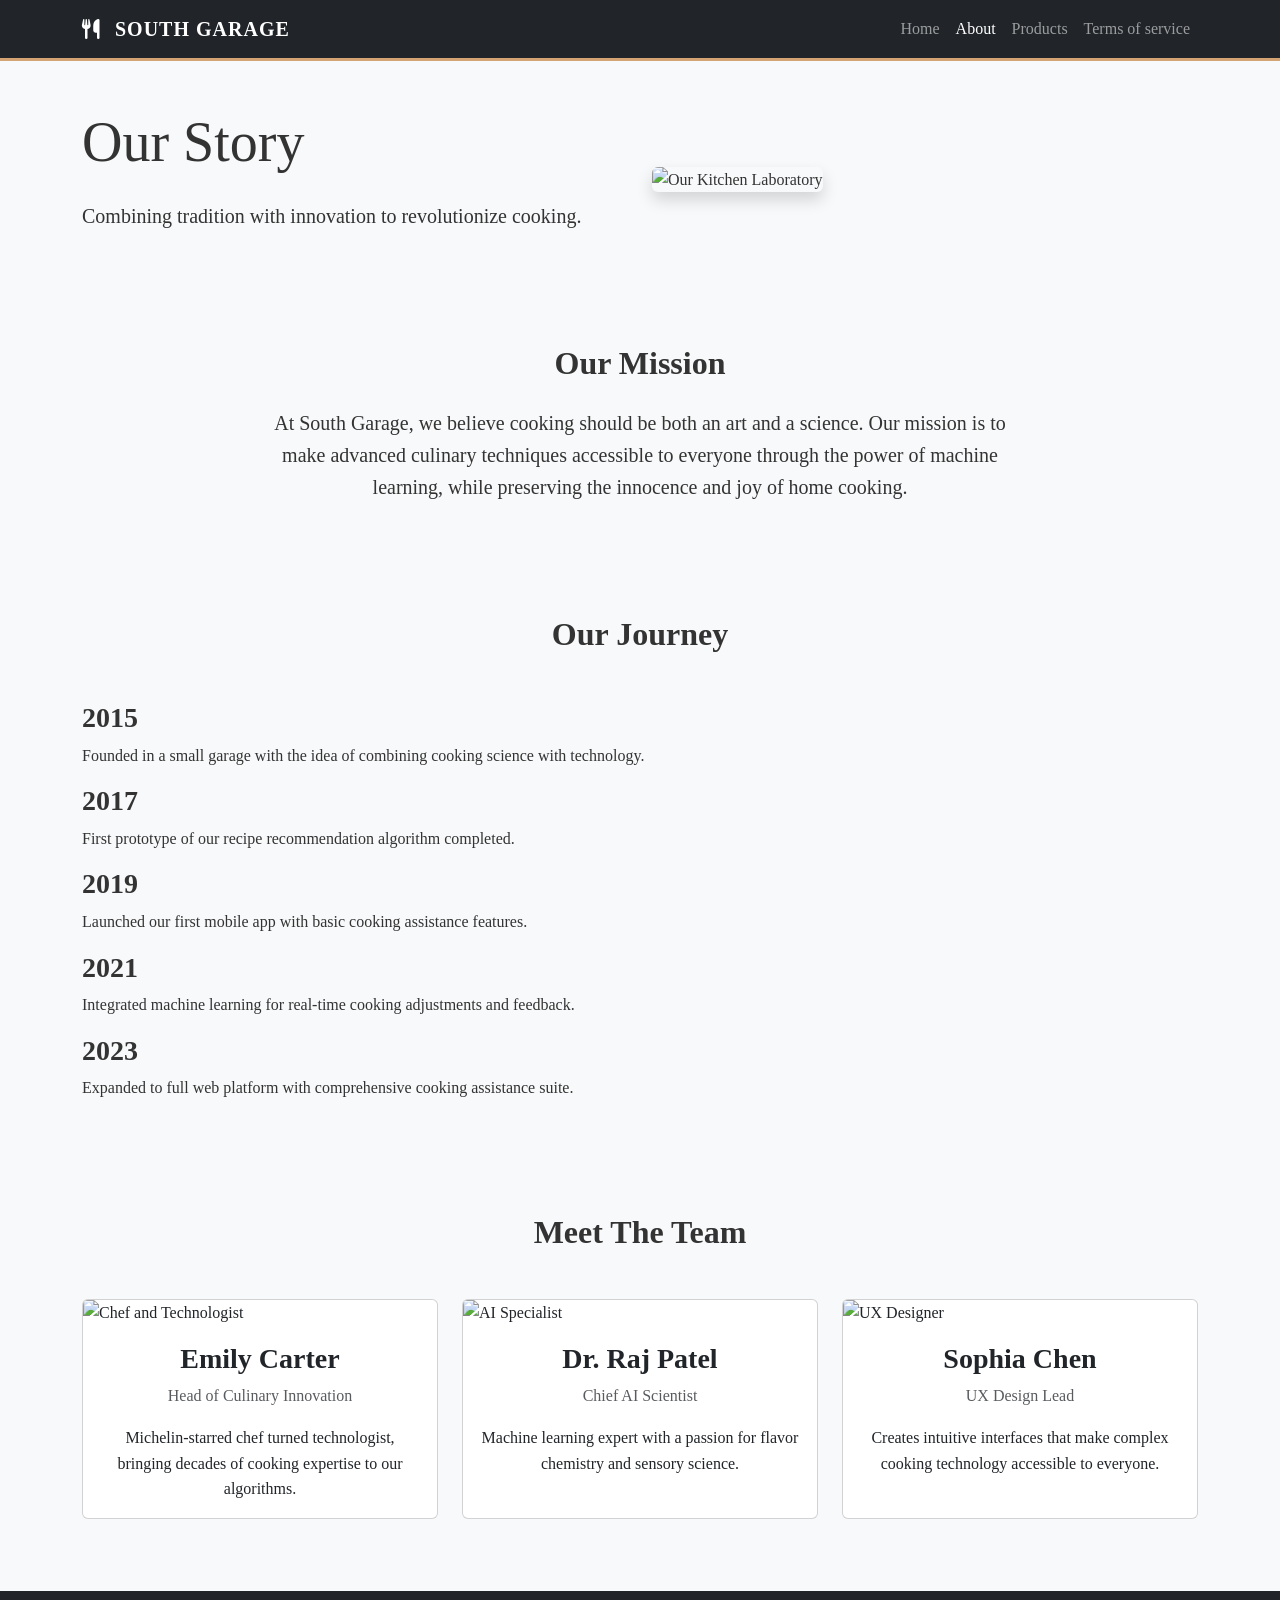
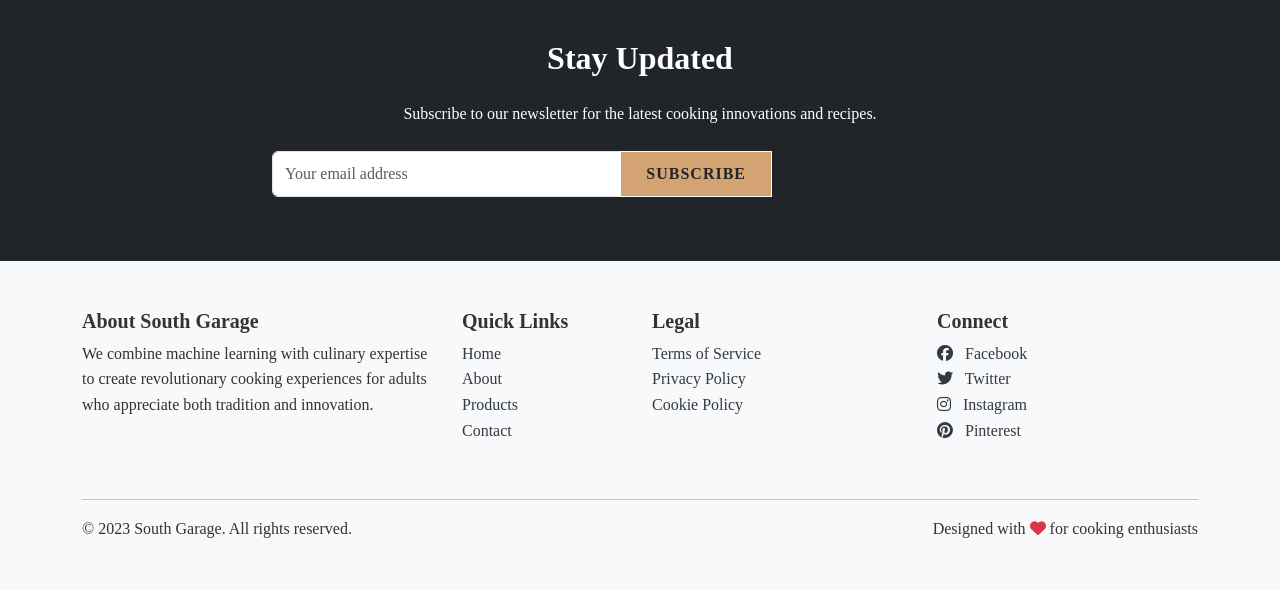
==== about.html @ 80f87c13 "Add files via upload" ====
<!DOCTYPE html>
<html lang="en">

<head>
    <meta charset="UTF-8">
    <meta name="viewport" content="width=device-width, initial-scale=1.0">
    <title>About South Garage- Our Story</title>
    <!-- Bootstrap CSS -->
    <link href="https://cdn.jsdelivr.net/npm/bootstrap@5.3.0/dist/css/bootstrap.min.css" rel="stylesheet">
    <!-- Font Awesome -->
    <link rel="stylesheet" href="https://cdnjs.cloudflare.com/ajax/libs/font-awesome/6.4.0/css/all.min.css">
    <!-- Custom CSS -->
    <link rel="stylesheet" href="./style.css">
    <!-- jQuery -->
    <script src="https://code.jquery.com/jquery-3.6.0.min.js"></script>


    <!-- Add these to your head section -->
    <link rel="stylesheet" href="https://cdnjs.cloudflare.com/ajax/libs/animate.css/4.1.1/animate.min.css">
    <style>
        body {
            visibility: hidden;
        }
    </style>

</head>

<body>
    <!-- Same navigation as index.html -->
    <nav class="navbar navbar-expand-lg navbar-dark bg-dark">
        <div class="container">
            <a class="navbar-brand" href="#">
                <i class="fas fa-utensils me-2"></i> SOUTH GARAGE
            </a>
            <button class="navbar-toggler" type="button" data-bs-toggle="collapse" data-bs-target="#navbarNav">
                <span class="navbar-toggler-icon"></span>
            </button>
            <div class="collapse navbar-collapse" id="navbarNav">
                <ul class="navbar-nav ms-auto">
                    <li class="nav-item">
                        <a class="nav-link " href="index.html">Home</a>
                    </li>
                    <li class="nav-item">
                        <a class="nav-link active" href="about.html">About</a>
                    </li>
                    <li class="nav-item">
                        <a class="nav-link" href="products.html">Products</a>
                    </li>
                    <li class="nav-item">
                        <a class="nav-link" href="contact.html">Terms of service</a>
                    </li>
                </ul>
            </div>
        </div>
    </nav>

    <!-- About Hero -->
    <section class="about-hero py-5 bg-light">
        <div class="container">
            <div class="row align-items-center">
                <div class="col-lg-6">
                    <h1 class="display-4 mb-4">Our Story</h1>
                    <p class="lead">Combining tradition with innovation to revolutionize cooking.</p>
                </div>
                <div class="col-lg-6">
                    <img src="images/about-hero.jpg" alt="Our Kitchen Laboratory" class="img-fluid rounded shadow">
                </div>
            </div>
        </div>
    </section>

    <!-- Our Mission -->
    <section class="mission-section py-5">
        <div class="container">
            <div class="row">
                <div class="col-lg-8 mx-auto text-center">
                    <h2 class="mb-4">Our Mission</h2>
                    <p class="lead">At South Garage, we believe cooking should be both an art and a science. Our mission is to make advanced culinary techniques accessible to everyone through the power of machine learning, while preserving the innocence and joy of home
                        cooking.</p>
                </div>
            </div>
        </div>
    </section>

    <!-- Timeline -->
    <section class="timeline-section py-5 bg-light">
        <div class="container">
            <h2 class="text-center mb-5">Our Journey</h2>
            <div class="timeline">
                <div class="timeline-item">
                    <div class="timeline-content">
                        <h3>2015</h3>
                        <p>Founded in a small garage with the idea of combining cooking science with technology.</p>
                    </div>
                </div>
                <div class="timeline-item">
                    <div class="timeline-content">
                        <h3>2017</h3>
                        <p>First prototype of our recipe recommendation algorithm completed.</p>
                    </div>
                </div>
                <div class="timeline-item">
                    <div class="timeline-content">
                        <h3>2019</h3>
                        <p>Launched our first mobile app with basic cooking assistance features.</p>
                    </div>
                </div>
                <div class="timeline-item">
                    <div class="timeline-content">
                        <h3>2021</h3>
                        <p>Integrated machine learning for real-time cooking adjustments and feedback.</p>
                    </div>
                </div>
                <div class="timeline-item">
                    <div class="timeline-content">
                        <h3>2023</h3>
                        <p>Expanded to full web platform with comprehensive cooking assistance suite.</p>
                    </div>
                </div>
            </div>
        </div>
    </section>

    <!-- Team -->
    <section class="team-section py-5">
        <div class="container">
            <h2 class="text-center mb-5">Meet The Team</h2>
            <div class="row">
                <div class="col-md-4 mb-4">
                    <div class="card h-100">
                        <img src="images/team1.jpg" class="card-img-top" alt="Chef and Technologist">
                        <div class="card-body text-center">
                            <h3 class="card-title">Emily Carter</h3>
                            <p class="text-muted">Head of Culinary Innovation</p>
                            <p class="card-text">Michelin-starred chef turned technologist, bringing decades of cooking expertise to our algorithms.</p>
                        </div>
                    </div>
                </div>
                <div class="col-md-4 mb-4">
                    <div class="card h-100">
                        <img src="images/team2.jpg" class="card-img-top" alt="AI Specialist">
                        <div class="card-body text-center">
                            <h3 class="card-title">Dr. Raj Patel</h3>
                            <p class="text-muted">Chief AI Scientist</p>
                            <p class="card-text">Machine learning expert with a passion for flavor chemistry and sensory science.</p>
                        </div>
                    </div>
                </div>
                <div class="col-md-4 mb-4">
                    <div class="card h-100">
                        <img src="images/team3.jpg" class="card-img-top" alt="UX Designer">
                        <div class="card-body text-center">
                            <h3 class="card-title">Sophia Chen</h3>
                            <p class="text-muted">UX Design Lead</p>
                            <p class="card-text">Creates intuitive interfaces that make complex cooking technology accessible to everyone.</p>
                        </div>
                    </div>
                </div>
            </div>
        </div>
    </section>

    <!-- Same newsletter and footer as index.html -->
    <section class="newsletter-section py-5 bg-dark text-white">
        <div class="container">
            <div class="row justify-content-center">
                <div class="col-lg-8 text-center">
                    <h2 class="mb-4">Stay Updated</h2>
                    <p class="mb-4">Subscribe to our newsletter for the latest cooking innovations and recipes.</p>
                    <form class="form-inline justify-content-center">
                        <div class="input-group mb-3" style="max-width: 500px;">
                            <input type="email" class="form-control" placeholder="Your email address" required>
                            <button class="btn btn-light" type="submit">Subscribe</button>
                        </div>
                    </form>
                </div>
            </div>
        </div>
    </section>

    <!-- Footer -->
    <footer class="footer py-5 bg-light">
        <div class="container">
            <div class="row">
                <div class="col-md-4 mb-4">
                    <h5>About South Garage</h5>
                    <p>We combine machine learning with culinary expertise to create revolutionary cooking experiences for adults who appreciate both tradition and innovation.</p>
                </div>
                <div class="col-md-2 mb-4">
                    <h5>Quick Links</h5>
                    <ul class="list-unstyled">
                        <li><a href="index.html">Home</a></li>
                        <li><a href="about.html">About</a></li>
                        <li><a href="products.html">Products</a></li>
                        <li><a href="contact.html">Contact</a></li>
                    </ul>
                </div>
                <div class="col-md-3 mb-4">
                    <h5>Legal</h5>
                    <ul class="list-unstyled">
                        <li><a href="terms.html">Terms of Service</a></li>
                        <li><a href="privacy.html">Privacy Policy</a></li>
                        <li><a href="cookies.html">Cookie Policy</a></li>
                    </ul>
                </div>
                <div class="col-md-3 mb-4">
                    <h5>Connect</h5>
                    <ul class="list-unstyled">
                        <li><a href="#"><i class="fab fa-facebook me-2"></i> Facebook</a></li>
                        <li><a href="#"><i class="fab fa-twitter me-2"></i> Twitter</a></li>
                        <li><a href="#"><i class="fab fa-instagram me-2"></i> Instagram</a></li>
                        <li><a href="#"><i class="fab fa-pinterest me-2"></i> Pinterest</a></li>
                    </ul>
                </div>
            </div>
            <hr>
            <div class="row">
                <div class="col-md-6">
                    <p class="mb-0">© 2023 South Garage. All rights reserved.</p>
                </div>
                <div class="col-md-6 text-md-end">
                    <p class="mb-0">Designed with <i class="fas fa-heart text-danger"></i> for cooking enthusiasts</p>
                </div>
            </div>
        </div>
    </footer>
    <script src="https://cdn.jsdelivr.net/npm/bootstrap@5.3.8/dist/js/bootstrap.bundle.min.js" integrity="sha384-FKyoEForCGlyvwx9Hj09JcYn3nv7wiPVlz7YYwJrWVcXK/BmnVDxM+D2scQbITxI" crossorigin="anonymous"></script>
    <script>
        $(document).ready(function() {
            // Smooth scrolling for anchor links
            $('a[href*="#"]').on('click', function(e) {
                e.preventDefault();

                $('html, body').animate({
                        scrollTop: $($(this).attr('href')).offset().top - 70,
                    },
                    500,
                    'linear'
                );
            });

            // Add shadow to navbar on scroll
            $(window).scroll(function() {
                if ($(this).scrollTop() > 100) {
                    $('.navbar').addClass('shadow-sm');
                } else {
                    $('.navbar').removeClass('shadow-sm');
                }
            });

            // Testimonial carousel
            $('.testimonial-carousel').owlCarousel({
                loop: true,
                margin: 20,
                nav: true,
                dots: false,
                responsive: {
                    0: {
                        items: 1
                    },
                    768: {
                        items: 2
                    },
                    992: {
                        items: 3
                    }
                }
            });

            // Newsletter form submission
            $('.newsletter-form').submit(function(e) {
                e.preventDefault();
                var email = $('#newsletter-email').val();

                // Simple validation
                if (email === '' || !email.includes('@')) {
                    alert('Please enter a valid email address');
                    return;
                }

                // In a real application, you would send this to your server
                alert('Thank you for subscribing!');
                $('#newsletter-email').val('');
            });

            // Vintage hover effects for cards
            $('.card').hover(
                function() {
                    $(this).find('.card-title').css('color', '#d4a373');
                },
                function() {
                    $(this).find('.card-title').css('color', 'inherit');
                }
            );
        });
        $(document).ready(function() {
            // Initialize animations
            function initAnimations() {
                // Add animation classes to elements
                $('.values-section .card, .catalogue-section .card, .testimonials-section .card, .team-section .card')
                    .addClass('animate-on-scroll');

                $('.timeline-item, .terms-section, .feature-list li')
                    .addClass('animate-on-scroll');

                // Specific animations for different sections
                $('.hero-section img').addClass('zoom-in');
                $('.values-section .card:nth-child(1)').addClass('slide-right');
                $('.values-section .card:nth-child(2)').addClass('slide-up');
                $('.values-section .card:nth-child(3)').addClass('slide-left');

                // Add delays for staggered animations
                $('.feature-list li').each(function(index) {
                    $(this).addClass('delay-' + (index % 4));
                });
            }

            // Check if element is in viewport
            function isInViewport(element) {
                var rect = element.getBoundingClientRect();
                return (
                    rect.top <= (window.innerHeight || document.documentElement.clientHeight) &&
                    rect.bottom >= 0
                );
            }

            // Animate elements when they enter viewport
            function animateOnScroll() {
                $('.animate-on-scroll').each(function() {
                    if (isInViewport(this) && !$(this).hasClass('animated')) {
                        $(this).addClass('animated');
                    } else if (!isInViewport(this) && $(this).hasClass('animated')) {
                        $(this).removeClass('animated');
                    }
                });
            }

            // Initialize everything
            initAnimations();
            animateOnScroll();

            // Re-check on scroll
            $(window).on('scroll resize', function() {
                animateOnScroll();
            });

            // Smooth scrolling for anchor links
            $('a[href*="#"]').on('click', function(e) {
                e.preventDefault();
                $('html, body').animate({
                        scrollTop: $($(this).attr('href')).offset().top - 70,
                    },
                    800,
                    'easeInOutQuad'
                );
            });

            // Add shadow to navbar on scroll
            $(window).scroll(function() {
                if ($(this).scrollTop() > 100) {
                    $('.navbar').addClass('shadow-sm').css('background-color', 'rgba(33, 37, 41, 0.95)');
                } else {
                    $('.navbar').removeClass('shadow-sm').css('background-color', 'rgba(33, 37, 41, 1)');
                }
            });

            // Newsletter form submission with animation
            $('.newsletter-form').submit(function(e) {
                e.preventDefault();
                var email = $('#newsletter-email').val();

                if (email === '' || !email.includes('@')) {
                    $('#newsletter-email').addClass('animate__animated animate__shakeX');
                    setTimeout(function() {
                        $('#newsletter-email').removeClass('animate__animated animate__shakeX');
                    }, 1000);
                    return;
                }

                // Show success animation
                $('.newsletter-section').append(
                    '<div class="alert alert-success animate__animated animate__fadeInUp">Thank you for subscribing!</div>'
                );
                $('#newsletter-email').val('');

                setTimeout(function() {
                    $('.alert').addClass('animate__animated animate__fadeOutUp');
                    setTimeout(function() {
                        $('.alert').remove();
                    }, 1000);
                }, 3000);
            });

            // Card hover effects
            $('.card').hover(
                function() {
                    $(this).find('.card-title').css('color', '#d4a373');
                    $(this).find('i').addClass('animate__animated animate__pulse');
                },
                function() {
                    $(this).find('.card-title').css('color', 'inherit');
                    $(this).find('i').removeClass('animate__animated animate__pulse');
                }
            );

            // Button hover effects
            $('.btn').hover(
                function() {
                    $(this).addClass('animate__animated animate__pulse');
                },
                function() {
                    $(this).removeClass('animate__animated animate__pulse');
                }
            );

            // Page load animations
            $('body').css('visibility', 'visible');
            $('.navbar').addClass('animate__animated animate__fadeInDown');
        });
    </script>
</body>

</html>
---- style.css ----
body {
    font-family: 'Georgia', serif;
    color: #333;
    background-color: #f8f9fa;
    line-height: 1.6;
}


/* Vintage Color Scheme */

 :root {
    --primary-color: #6c757d;
    /* Grey */
    --secondary-color: #343a40;
    /* Dark Grey */
    --accent-color: #d4a373;
    /* Vintage accent */
    --light-color: #f8f9fa;
    --dark-color: #212529;
}


/* Navigation */

.navbar {
    border-bottom: 3px solid var(--accent-color);
    font-family: 'Times New Roman', serif;
}

.navbar-brand {
    font-weight: 700;
    letter-spacing: 1px;
}


/* Hero Section */

.hero-section {
    background: linear-gradient(rgba(0, 0, 0, 0.7), rgba(0, 0, 0, 0.7)), url('../images/vintage-kitchen-bg.jpg');
    background-size: cover;
    background-position: center;
    color: white;
    padding: 100px 0;
    margin-bottom: 50px;
}

.hero-section h1 {
    font-weight: 700;
    text-shadow: 2px 2px 4px rgba(0, 0, 0, 0.5);
}


/* Values Section */

.values-section {
    background-color: white;
}

.values-section .card {
    border: none;
    border-radius: 0;
    box-shadow: 0 4px 8px rgba(0, 0, 0, 0.1);
    transition: transform 0.3s;
}

.values-section .card:hover {
    transform: translateY(-5px);
}

.values-section i {
    color: var(--accent-color);
}


/* Catalogue Section */

.catalogue-section .card {
    border-radius: 0;
    border: 1px solid #ddd;
    transition: all 0.3s;
}

.catalogue-section .card:hover {
    box-shadow: 0 10px 20px rgba(0, 0, 0, 0.1);
}

.catalogue-section .card-img-top {
    height: 200px;
    object-fit: cover;
}


/* Testimonials */

.testimonials-section {
    background-color: var(--light-color);
}

.testimonials-section .card {
    border-left: 4px solid var(--accent-color);
    border-radius: 0;
}


/* Newsletter */

.newsletter-section .btn {
    background-color: var(--accent-color);
    color: var(--dark-color);
}


/* Footer */

footer a {
    color: var(--secondary-color);
    text-decoration: none;
    transition: color 0.3s;
}

footer a:hover {
    color: var(--accent-color);
}


/* Buttons */

.btn {
    border-radius: 0;
    padding: 10px 25px;
    font-weight: 600;
    letter-spacing: 1px;
    text-transform: uppercase;
    transition: all 0.3s;
}

.btn-outline-light {
    border: 2px solid white;
}

.btn-outline-light:hover {
    background-color: white;
    color: var(--dark-color);
}

.btn-outline-dark {
    border: 2px solid var(--dark-color);
}

.btn-outline-dark:hover {
    background-color: var(--dark-color);
    color: white;
}


/* Typography */

h1,
h2,
h3,
h4,
h5,
h6 {
    font-family: 'Times New Roman', serif;
    font-weight: 700;
}


/* Responsive Adjustments */

@media (max-width: 768px) {
    .hero-section {
        padding: 60px 0;
        text-align: center;
    }
    .hero-section img {
        margin-top: 30px;
    }
}


/* Add these to your existing CSS */


/* Animation Classes */

.animate-on-scroll {
    opacity: 0;
    transition: all 0.6s ease-out;
    transform: translateY(30px);
}

.animate-on-scroll.animated {
    opacity: 1;
    transform: translateY(0);
}


/* Specific Animation Styles */

.fade-in {
    animation: fadeIn 1s ease forwards;
}

.slide-up {
    animation: slideUp 0.8s ease forwards;
}

.slide-right {
    animation: slideRight 0.8s ease forwards;
}

.slide-left {
    animation: slideLeft 0.8s ease forwards;
}

.zoom-in {
    animation: zoomIn 0.8s ease forwards;
}

.rotate-in {
    animation: rotateIn 1s ease forwards;
}


/* Keyframes */

@keyframes fadeIn {
    from {
        opacity: 0;
    }
    to {
        opacity: 1;
    }
}

@keyframes slideUp {
    from {
        opacity: 0;
        transform: translateY(50px);
    }
    to {
        opacity: 1;
        transform: translateY(0);
    }
}

@keyframes slideRight {
    from {
        opacity: 0;
        transform: translateX(-50px);
    }
    to {
        opacity: 1;
        transform: translateX(0);
    }
}

@keyframes slideLeft {
    from {
        opacity: 0;
        transform: translateX(50px);
    }
    to {
        opacity: 1;
        transform: translateX(0);
    }
}

@keyframes zoomIn {
    from {
        opacity: 0;
        transform: scale(0.8);
    }
    to {
        opacity: 1;
        transform: scale(1);
    }
}

@keyframes rotateIn {
    from {
        opacity: 0;
        transform: rotate(-10deg) scale(0.8);
    }
    to {
        opacity: 1;
        transform: rotate(0) scale(1);
    }
}


/* Animation Delays */

.delay-1 {
    animation-delay: 0.2s;
}

.delay-2 {
    animation-delay: 0.4s;
}

.delay-3 {
    animation-delay: 0.6s;
}

.delay-4 {
    animation-delay: 0.8s;
}


/* Hero Section Animation */

.hero-section h1 {
    animation: slideUp 1s ease forwards 0.2s;
    opacity: 0;
}

.hero-section p {
    animation: slideUp 1s ease forwards 0.4s;
    opacity: 0;
}

.hero-section .btn {
    animation: slideUp 1s ease forwards 0.6s;
    opacity: 0;
}

.hero-section img {
    animation: zoomIn 1s ease forwards 0.8s;
    opacity: 0;
}


/* Hover Effects */

.card:hover {
    transform: translateY(-10px) scale(1.02);
    box-shadow: 0 15px 30px rgba(0, 0, 0, 0.15);
}

.btn:hover {
    transform: translateY(-3px);
    box-shadow: 0 5px 15px rgba(0, 0, 0, 0.2);
}
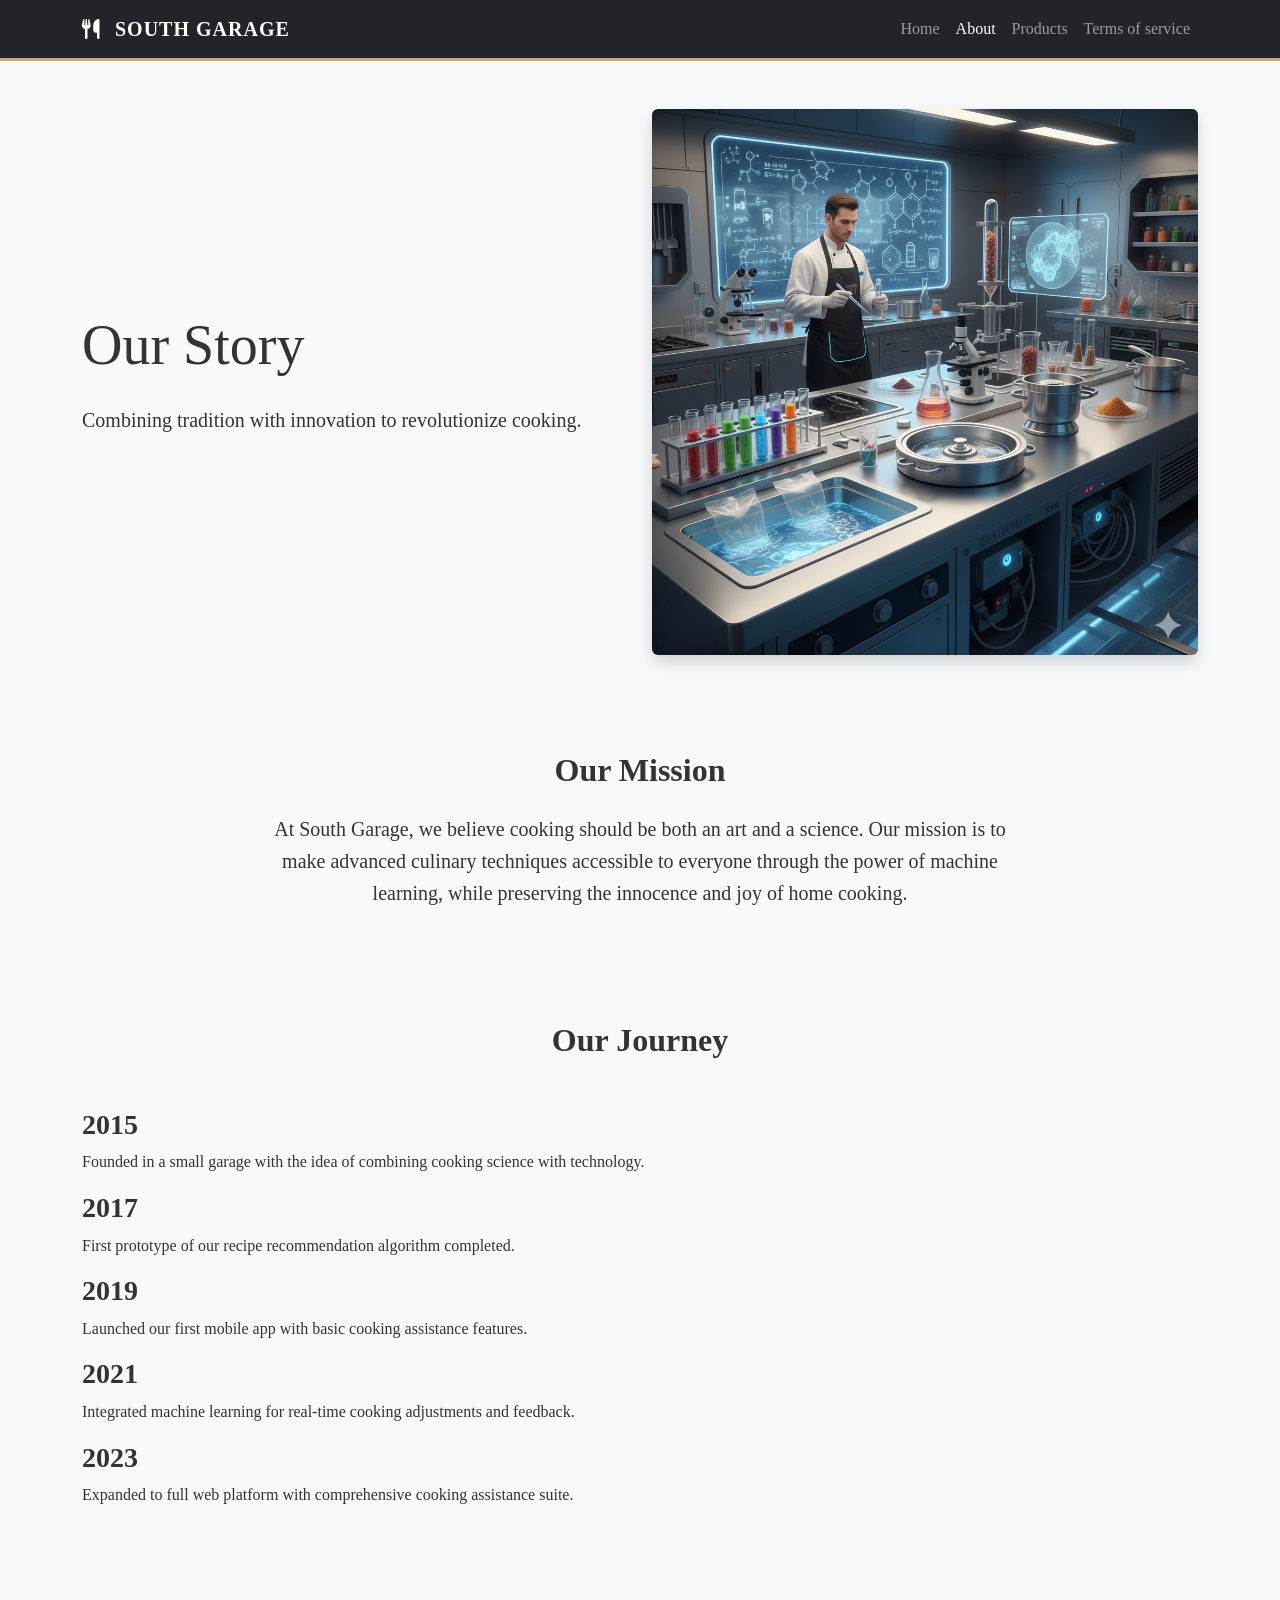
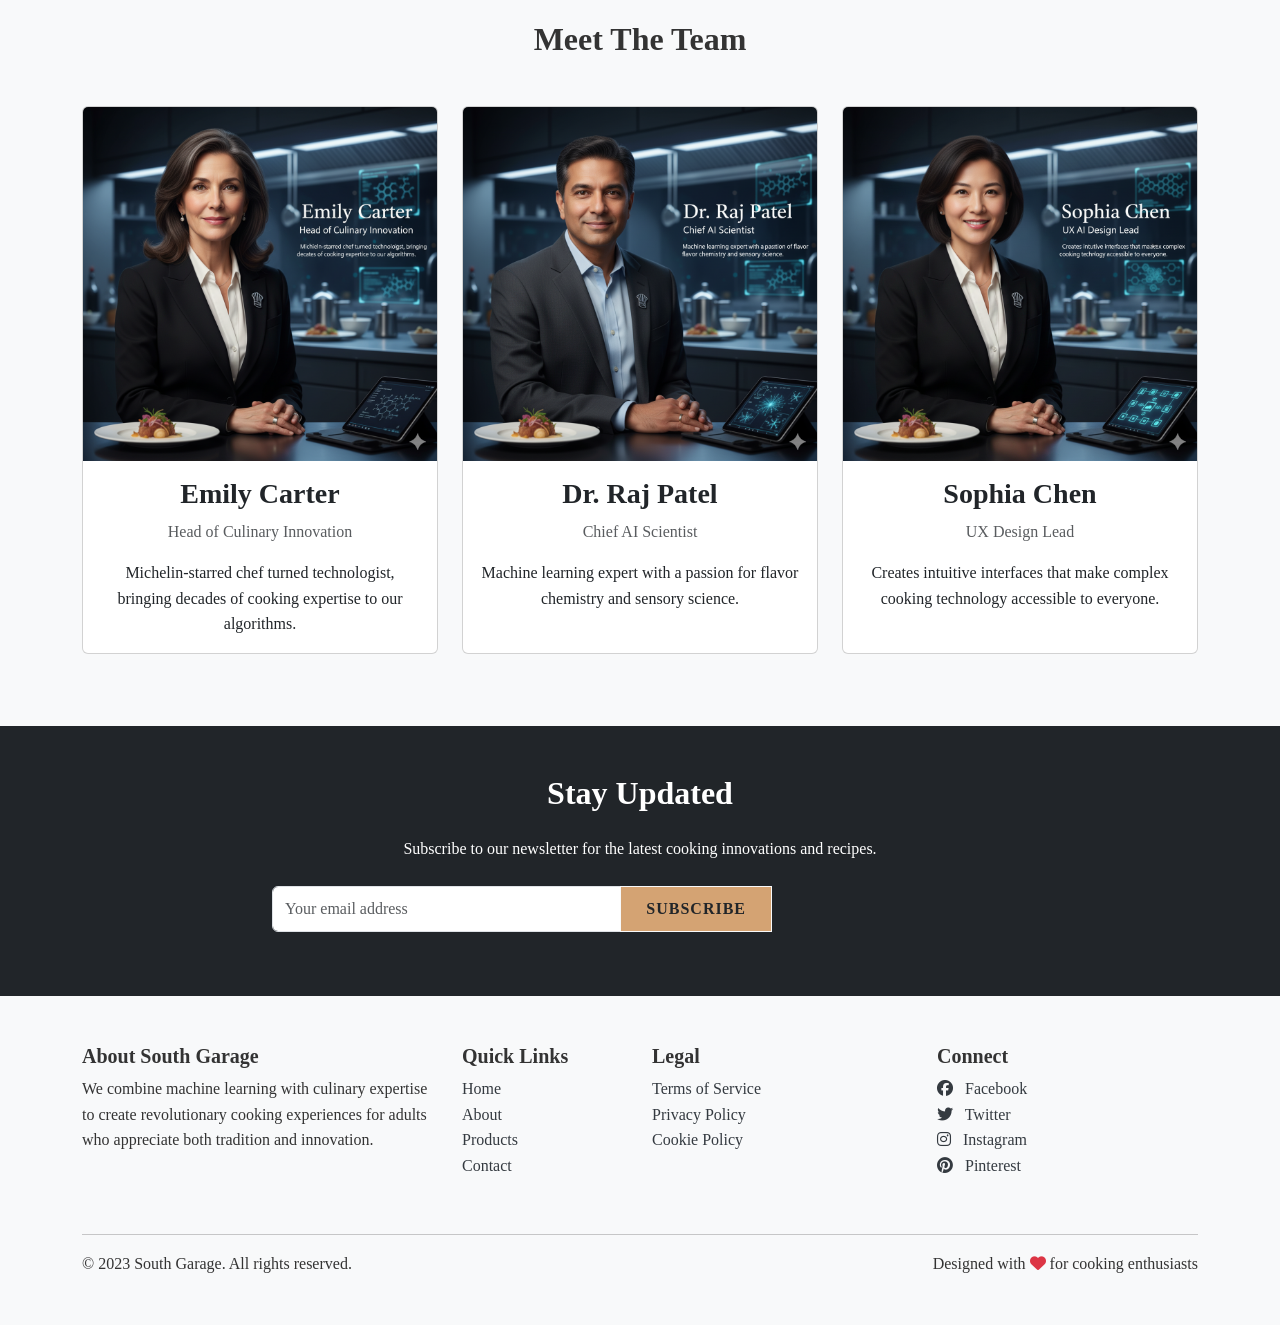
==== commit c19444fa: "Update about.html" ====
--- a/about.html
+++ b/about.html
@@ -63,7 +63,7 @@
                     <p class="lead">Combining tradition with innovation to revolutionize cooking.</p>
                 </div>
                 <div class="col-lg-6">
-                    <img src="images/about-hero.jpg" alt="Our Kitchen Laboratory" class="img-fluid rounded shadow">
+                    <img src="images/Generated Image September 27, 2025 - 3_14PM.png" alt="Our Kitchen Laboratory" class="img-fluid rounded shadow">
                 </div>
             </div>
         </div>
@@ -76,7 +76,8 @@
                 <div class="col-lg-8 mx-auto text-center">
                     <h2 class="mb-4">Our Mission</h2>
                     <p class="lead">At South Garage, we believe cooking should be both an art and a science. Our mission is to make advanced culinary techniques accessible to everyone through the power of machine learning, while preserving the innocence and joy of home
-                        cooking.</p>
+                        cooking.
+                    </p>
                 </div>
             </div>
         </div>
@@ -128,7 +129,7 @@
             <div class="row">
                 <div class="col-md-4 mb-4">
                     <div class="card h-100">
-                        <img src="images/team1.jpg" class="card-img-top" alt="Chef and Technologist">
+                        <img src="images/Generated Image September 27, 2025 - 3_17PM.png" class="card-img-top" alt="Chef and Technologist">
                         <div class="card-body text-center">
                             <h3 class="card-title">Emily Carter</h3>
                             <p class="text-muted">Head of Culinary Innovation</p>
@@ -138,7 +139,7 @@
                 </div>
                 <div class="col-md-4 mb-4">
                     <div class="card h-100">
-                        <img src="images/team2.jpg" class="card-img-top" alt="AI Specialist">
+                        <img src="images/Generated Image September 27, 2025 - 3_19PM.png" class="card-img-top" alt="AI Specialist">
                         <div class="card-body text-center">
                             <h3 class="card-title">Dr. Raj Patel</h3>
                             <p class="text-muted">Chief AI Scientist</p>
@@ -148,7 +149,7 @@
                 </div>
                 <div class="col-md-4 mb-4">
                     <div class="card h-100">
-                        <img src="images/team3.jpg" class="card-img-top" alt="UX Designer">
+                        <img src="images/Generated Image September 27, 2025 - 3_20PM.png" class="card-img-top" alt="UX Designer">
                         <div class="card-body text-center">
                             <h3 class="card-title">Sophia Chen</h3>
                             <p class="text-muted">UX Design Lead</p>
@@ -420,4 +421,4 @@
     </script>
 </body>
 
-</html>+</html>
